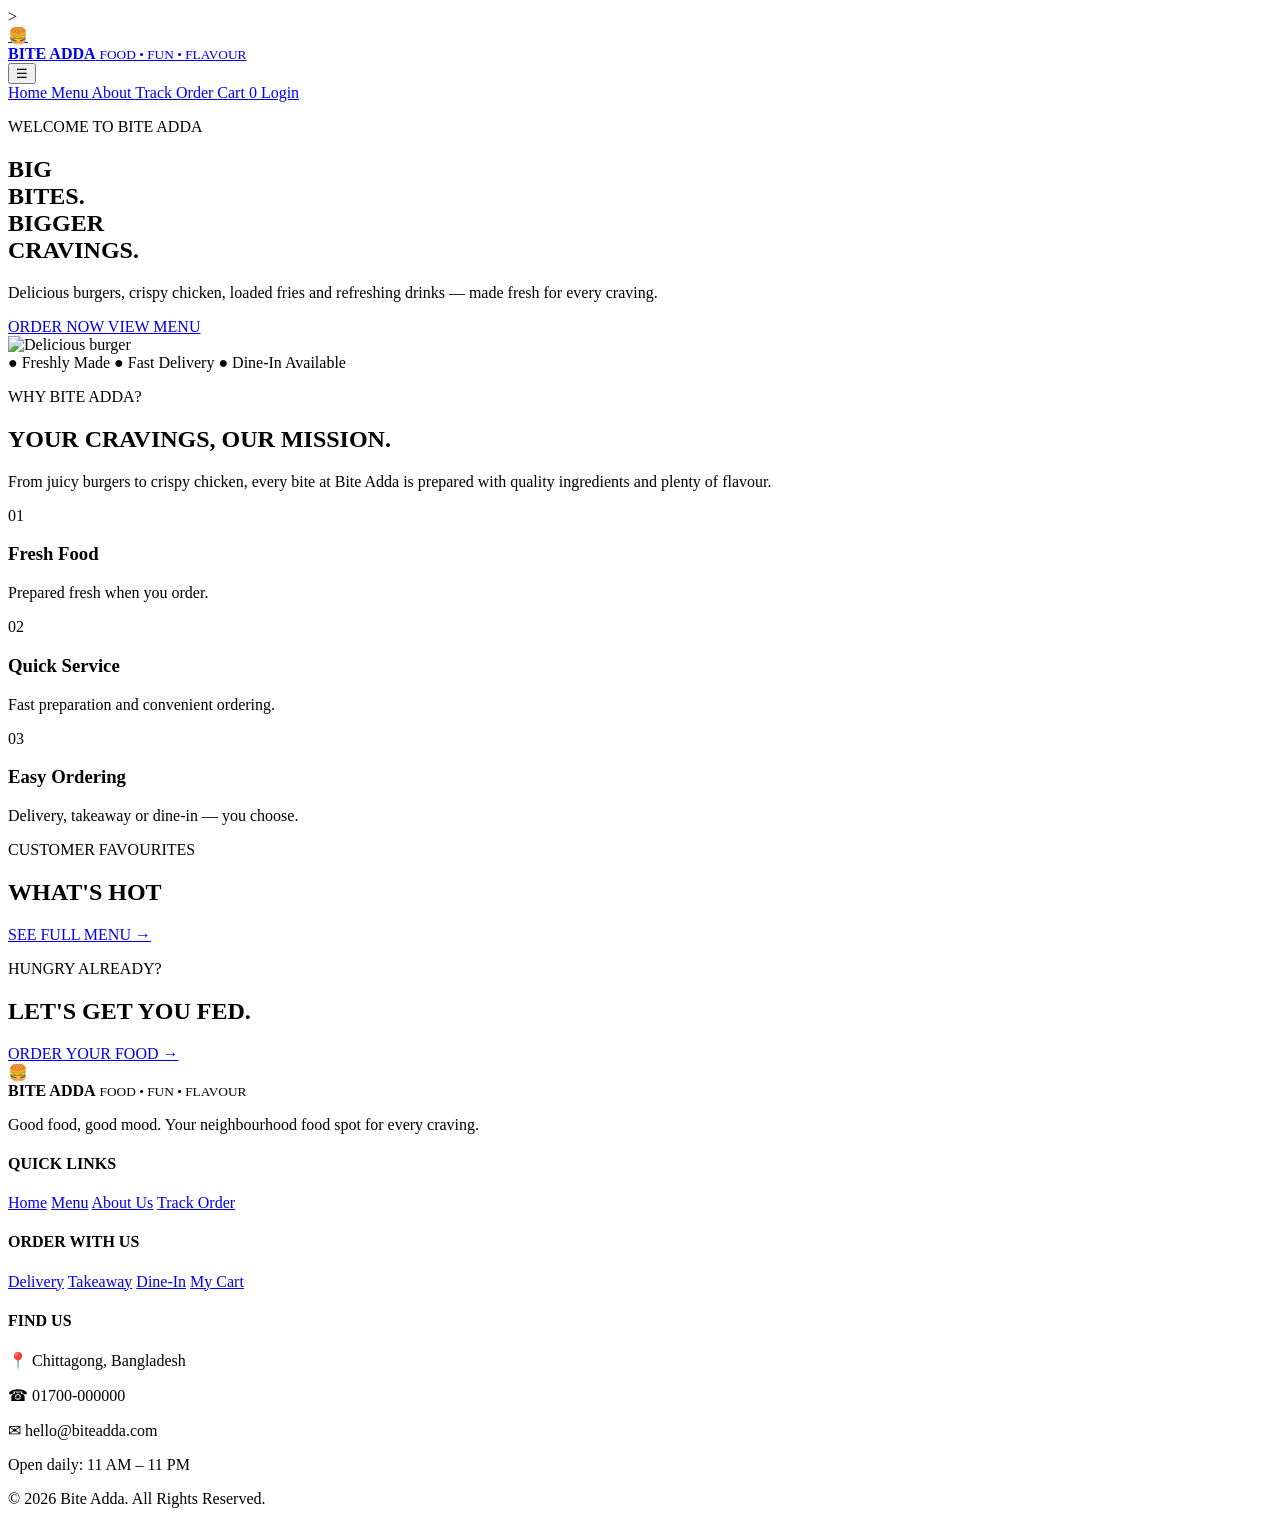
==== index.html @ 2d749942 "Added home page" ====
<!DOCTYPE html>
<html lang="en">

<head>
    <meta charset="UTF-8">

    <meta name="viewport"
          content="width=device-width, initial-scale=1.0">

    <title>Bite Adda | Home</title>

    <link rel="stylesheet"
          href="css/style.css">
</head>

<body data-page="home">

    <!-- Header will load here -->
    <!--<div id="header"></div>-->>
     <header class="site-header">

    <a href="index.html" class="brand">

        <div class="brand-mark">
            🍔
        </div>

        <div>
            <b>BITE ADDA</b>

            <small>
                FOOD • FUN • FLAVOUR
            </small>
        </div>

    </a>

    <button
        class="nav-toggle"
        id="navToggle"
        aria-label="Open navigation">

        ☰

    </button>

    <nav class="nav" id="mainNav">

        <a href="index.html" data-nav="home">
            Home
        </a>

        <a href="menu.html" data-nav="menu">
            Menu
        </a>

        <a href="about.html" data-nav="about">
            About
        </a>

        <a href="track.html" data-nav="track">
            Track Order
        </a>

        <a href="cart.html" data-nav="cart">
            Cart
            <span class="cart-badge" id="cartCount">0</span>
        </a>

        <a href="login.html" class="login-pill">
            Login
        </a>

    </nav>

</header>

    <!-- ==============================
         HERO SECTION
    =============================== -->

    <main>

        <section class="hero">

            <div class="hero-overlay"></div>

            <div class="hero-content">

                <p class="eyebrow">
                    WELCOME TO BITE ADDA
                </p>

                <h1>
                    BIG<br>
                    <span>BITES.</span><br>
                    BIGGER<br>
                    CRAVINGS.
                </h1>

                <p class="hero-copy">
                    Delicious burgers, crispy chicken,
                    loaded fries and refreshing drinks —
                    made fresh for every craving.
                </p>


                <div class="hero-buttons">

                    <a href="menu.html"
                       class="btn btn-red">
                        ORDER NOW
                    </a>

                    <a href="menu.html"
                       class="btn btn-outline">
                        VIEW MENU
                    </a>

                </div>

                <div class="hero-burger">
                    <img src="images/BurgerHome.jpg" alt="Delicious burger">
                </div>


                <div class="hero-features">

                    <span>● Freshly Made</span>

                    <span>● Fast Delivery</span>

                    <span>● Dine-In Available</span>

                </div>

            </div>

        </section>


        <!-- ==============================
             INTRODUCTION
        =============================== -->

        <section class="home-section intro">

            <div class="intro-text">

                <p class="eyebrow gold">
                    WHY BITE ADDA?
                </p>

                <h2>
                    YOUR CRAVINGS,
                    OUR MISSION.
                </h2>

                <p>
                    From juicy burgers to crispy chicken,
                    every bite at Bite Adda is prepared
                    with quality ingredients and plenty
                    of flavour.
                </p>

            </div>


            <div class="feature-grid">

                <article class="feature-card">

                    <span>01</span>

                    <h3>
                        Fresh Food
                    </h3>

                    <p>
                        Prepared fresh when you order.
                    </p>

                </article>


                <article class="feature-card">

                    <span>02</span>

                    <h3>
                        Quick Service
                    </h3>

                    <p>
                        Fast preparation and convenient
                        ordering.
                    </p>

                </article>


                <article class="feature-card">

                    <span>03</span>

                    <h3>
                        Easy Ordering
                    </h3>

                    <p>
                        Delivery, takeaway or dine-in —
                        you choose.
                    </p>

                </article>

            </div>

        </section>


        <!-- ==============================
             POPULAR FOOD
        =============================== -->

        <section class="home-section">

            <div class="section-heading">

                <div>

                    <p class="eyebrow gold">
                        CUSTOMER FAVOURITES
                    </p>

                    <h2>
                        WHAT'S HOT
                    </h2>

                </div>

                <a href="menu.html"
                   class="text-link">
                    SEE FULL MENU →
                </a>

            </div>


            <div id="popularFood"
                 class="food-grid">

                <!-- JavaScript loads food here -->

            </div>

        </section>


        <!-- ==============================
             ORDER CTA
        =============================== -->

        <section class="cta-strip">

            <div>

                <p class="eyebrow">
                    HUNGRY ALREADY?
                </p>

                <h2>
                    LET'S GET YOU FED.
                </h2>

            </div>

            <a href="menu.html"
               class="btn btn-gold">

                ORDER YOUR FOOD →

            </a>

        </section>

    </main>


    <!-- Footer will load here -->
    <!--<div id="footer"></div>-->
    <footer class="footer">

    <div class="footer-brand">

        <div class="brand">

            <div class="brand-mark">
                🍔
            </div>

            <div>
                <b>BITE ADDA</b>

                <small>
                    FOOD • FUN • FLAVOUR
                </small>
            </div>

        </div>

        <p>
            Good food, good mood.
            Your neighbourhood food spot
            for every craving.
        </p>

    </div>


    <div>

        <h4>QUICK LINKS</h4>

        <a href="index.html">Home</a>
        <a href="menu.html">Menu</a>
        <a href="about.html">About Us</a>
        <a href="track.html">Track Order</a>

    </div>


    <div>

        <h4>ORDER WITH US</h4>

        <a href="menu.html">Delivery</a>
        <a href="menu.html">Takeaway</a>
        <a href="menu.html">Dine-In</a>
        <a href="cart.html">My Cart</a>

    </div>


    <div>

        <h4>FIND US</h4>

        <p>📍 Chittagong, Bangladesh</p>
        <p>☎ 01700-000000</p>
        <p>✉ hello@biteadda.com</p>
        <p>Open daily: 11 AM – 11 PM</p>

    </div>


    <div class="footer-bottom">

        © 2026 Bite Adda.
        All Rights Reserved.

    </div>

</footer>


    <script src="js/app.js"></script>

</body>

</html>
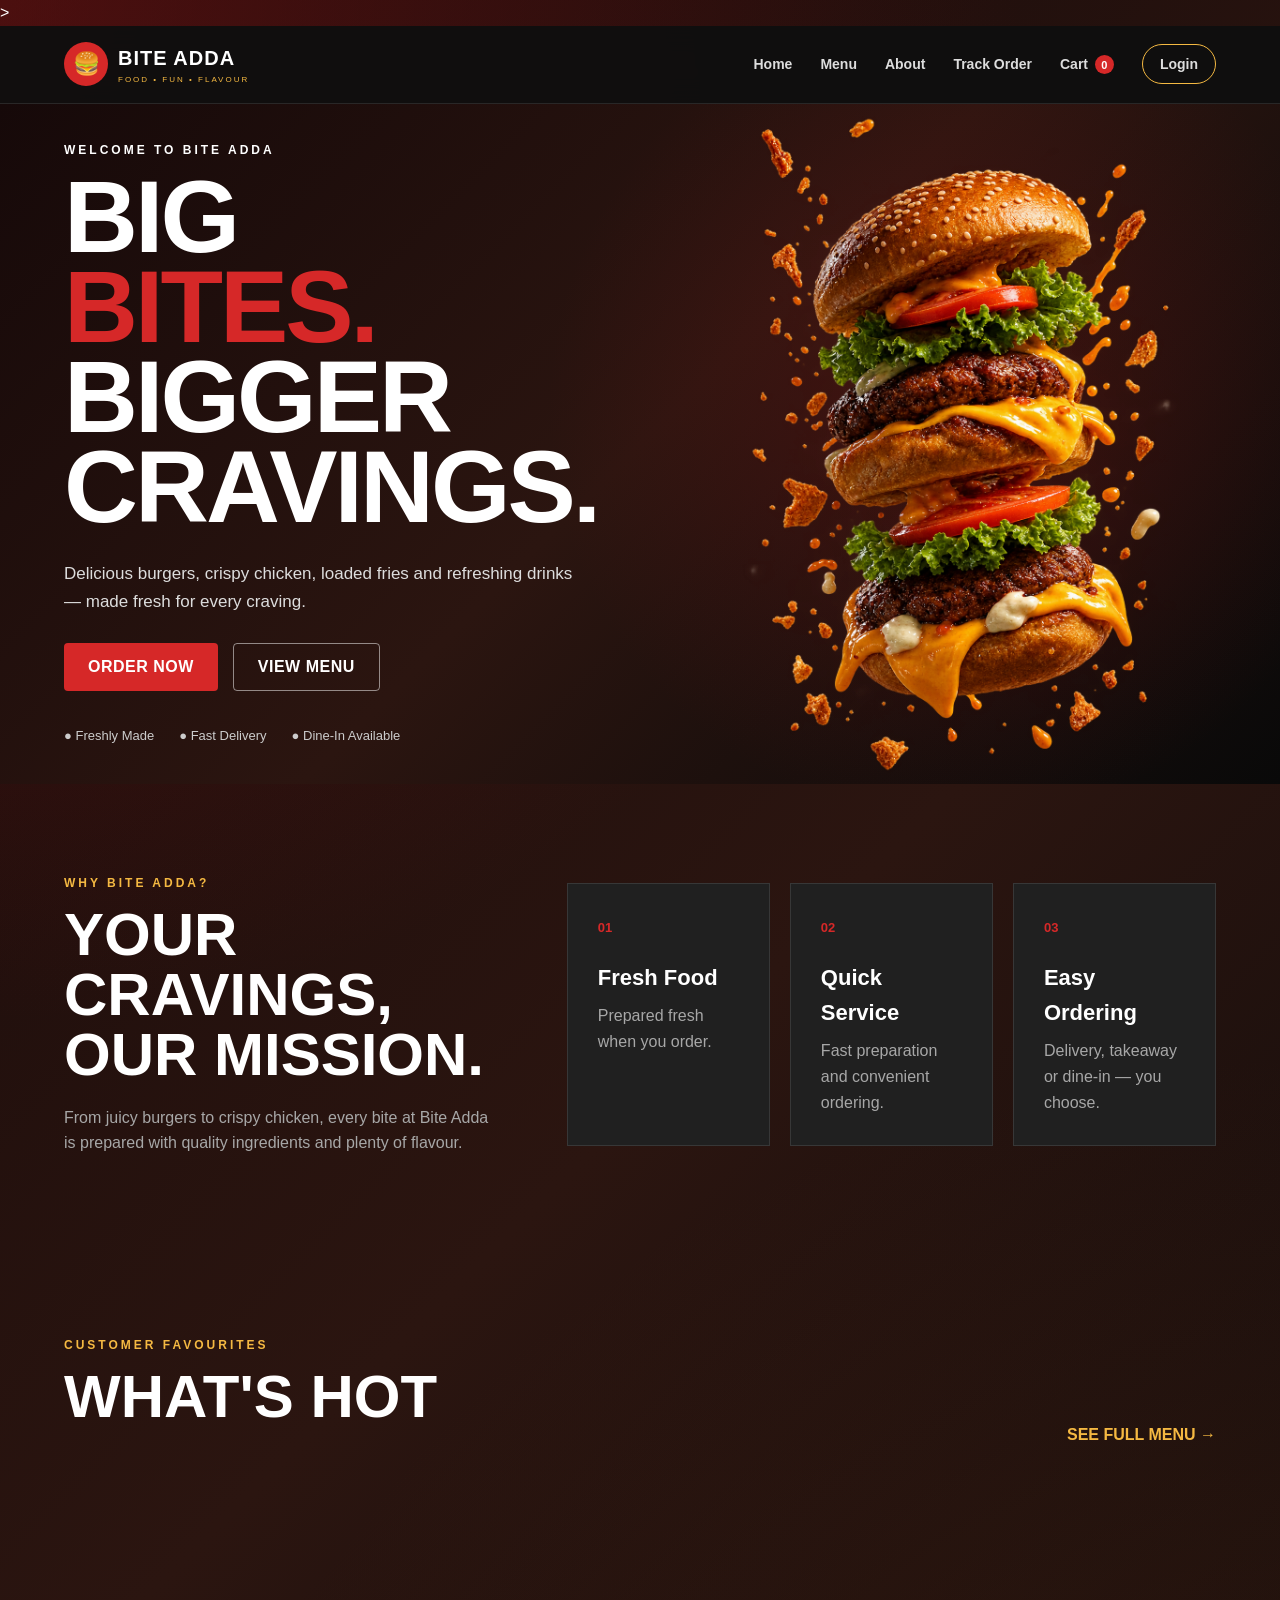
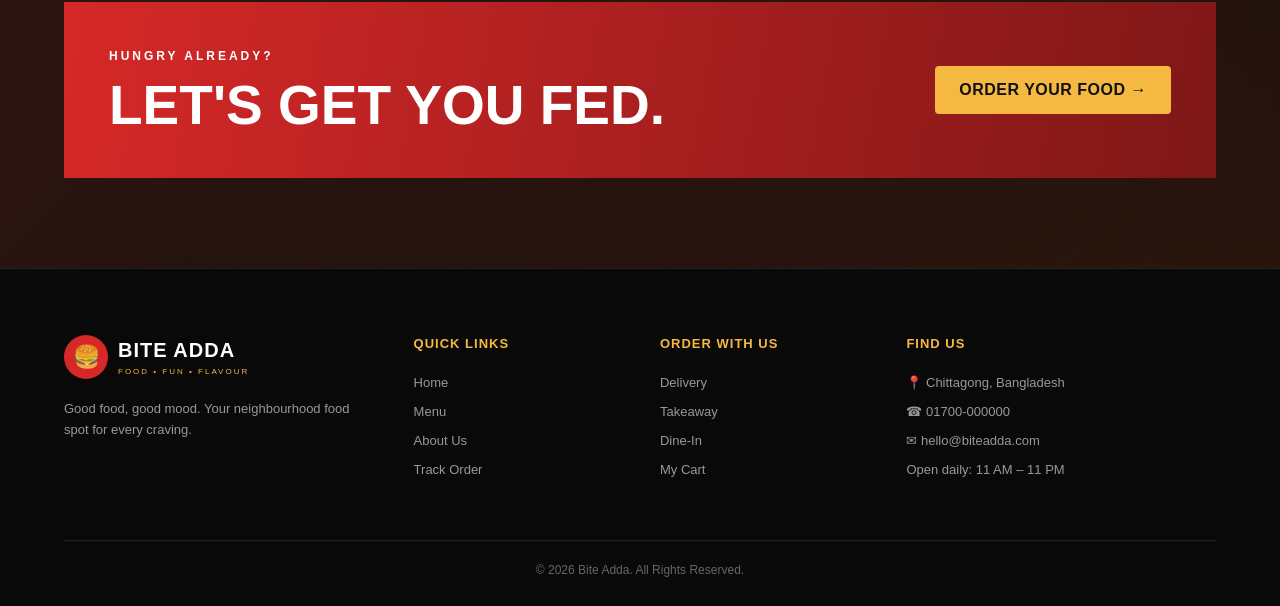
==== commit 0f56988e: "files added" ====
--- a/index.html
+++ b/index.html
@@ -365,6 +365,7 @@
 
 
     <script src="js/app.js"></script>
+    <script src="js/auth.js"></script>
 
 </body>
 
--- a/css/style.css
+++ b/css/style.css
@@ -0,0 +1,2850 @@
+/* =====================================================
+   BITE ADDA
+   MAIN RESPONSIVE STYLESHEET
+===================================================== */
+
+
+* {
+    margin: 0;
+    padding: 0;
+    box-sizing: border-box;
+}
+
+
+html {
+    scroll-behavior: smooth;
+}
+
+
+body {
+    font-family: Arial, Helvetica, sans-serif;
+
+    background:
+        radial-gradient(
+            circle at top left,
+            rgba(120, 20, 20, 0.55),
+            transparent 40%
+        ),
+        radial-gradient(
+            circle at bottom right,
+            rgba(90, 40, 20, 0.45),
+            transparent 45%
+        ),
+        linear-gradient(
+            135deg,
+            #160909,
+            #2b1510,
+            #090909
+        );
+
+    color: #ffffff;
+
+    line-height: 1.6;
+
+    min-height: 100vh;
+}
+
+
+img {
+    max-width: 100%;
+    display: block;
+}
+
+
+a {
+    text-decoration: none;
+    color: inherit;
+}
+
+
+button,
+input,
+textarea,
+select {
+    font: inherit;
+}
+
+
+button {
+    cursor: pointer;
+}
+
+
+/* =====================================================
+   VARIABLES
+===================================================== */
+
+:root {
+
+    --black: #111111;
+
+    --dark: #181818;
+
+    --dark-card: #202020;
+
+    --red: #d62828;
+
+    --red-dark: #a91f1f;
+
+    --gold: #f5b942;
+
+    --white: #ffffff;
+
+    --muted: #a7a7a7;
+
+    --border: rgba(255,255,255,0.10);
+
+    --max-width: 1200px;
+
+}
+
+
+/* =====================================================
+   HEADER
+===================================================== */
+
+.site-header {
+
+    width: 100%;
+
+    min-height: 78px;
+
+    padding: 0 5%;
+
+    display: flex;
+
+    align-items: center;
+
+    justify-content: space-between;
+
+    background: rgba(15,15,15,0.96);
+
+    border-bottom: 1px solid var(--border);
+
+    position: sticky;
+
+    top: 0;
+
+    z-index: 1000;
+
+    backdrop-filter: blur(12px);
+
+}
+
+
+/* =====================================================
+   BRAND
+===================================================== */
+
+.brand {
+
+    display: flex;
+
+    align-items: center;
+
+    gap: 10px;
+
+}
+
+
+.brand-mark {
+
+    width: 44px;
+
+    height: 44px;
+
+    background: var(--red);
+
+    border-radius: 50%;
+
+    display: grid;
+
+    place-items: center;
+
+    font-size: 22px;
+
+}
+
+
+.brand b {
+
+    display: block;
+
+    font-size: 20px;
+
+    letter-spacing: 1px;
+
+}
+
+
+.brand small {
+
+    display: block;
+
+    color: var(--gold);
+
+    font-size: 8px;
+
+    letter-spacing: 2px;
+
+}
+
+
+/* =====================================================
+   NAVIGATION
+===================================================== */
+
+.nav {
+
+    display: flex;
+
+    align-items: center;
+
+    gap: 28px;
+
+}
+
+
+.nav a {
+
+    color: #dddddd;
+
+    font-size: 14px;
+
+    font-weight: 600;
+
+    transition: 0.25s;
+
+    position: relative;
+
+}
+
+
+.nav a:hover,
+.nav a.active {
+
+    color: var(--gold);
+
+}
+
+
+.nav a.active::after {
+
+    content: "";
+
+    position: absolute;
+
+    left: 0;
+
+    right: 0;
+
+    bottom: -8px;
+
+    height: 2px;
+
+    background: var(--red);
+
+}
+
+
+.login-pill {
+
+    border: 1px solid var(--gold);
+
+    padding: 8px 17px;
+
+    border-radius: 30px;
+
+}
+
+
+.login-pill:hover {
+
+    background: var(--gold);
+
+    color: #111 !important;
+
+}
+
+
+/* =====================================================
+   CART BADGE
+===================================================== */
+
+.cart-badge {
+
+    display: inline-grid;
+
+    place-items: center;
+
+    min-width: 19px;
+
+    height: 19px;
+
+    margin-left: 3px;
+
+    padding: 2px 5px;
+
+    border-radius: 20px;
+
+    background: var(--red);
+
+    color: white;
+
+    font-size: 11px;
+
+}
+
+
+/* =====================================================
+   MOBILE NAV BUTTON
+===================================================== */
+
+.nav-toggle {
+
+    display: none;
+
+    border: none;
+
+    background: transparent;
+
+    color: white;
+
+    font-size: 28px;
+
+}
+
+
+/* =====================================================
+   HERO
+===================================================== */
+
+.hero {
+
+    min-height: 680px;
+
+    position: relative;
+
+    display: flex;
+
+    align-items: center;
+
+    overflow: hidden;
+
+    background:
+        radial-gradient(
+            circle at 75% 45%,
+            rgba(120, 20, 20, 0.35),
+            transparent 40%
+        ),
+        linear-gradient(
+            135deg,
+            #160909 0%,
+            #2b1510 50%,
+            #090909 100%
+        );
+
+}
+
+
+/* =====================================================
+   HERO BURGER
+===================================================== */
+
+.hero-burger {
+
+    position: absolute;
+
+    right: 2%;
+
+    top: 50%;
+
+    width: 480px;
+
+    transform: translateY(-50%);
+
+    z-index: 1;
+
+    animation: burgerEnter 1.5s ease-out forwards;
+
+}
+
+
+.hero-burger img {
+
+    width: 100%;
+
+    height: auto;
+
+    display: block;
+
+    object-fit: contain;
+
+}
+
+
+/* Burger enters from the RIGHT */
+
+@keyframes burgerEnter {
+
+    0% {
+
+        transform:
+            translate(120vw, -50%)
+            rotate(12deg);
+
+        opacity: 0;
+
+    }
+
+    70% {
+
+        transform:
+            translate(-25px, -50%)
+            rotate(-2deg);
+
+        opacity: 1;
+
+    }
+
+    100% {
+
+        transform:
+            translate(0, -50%)
+            rotate(0deg);
+
+        opacity: 1;
+
+    }
+
+}
+
+
+/* =====================================================
+   HERO CONTENT
+===================================================== */
+
+.hero-content {
+
+    position: relative;
+
+    z-index: 2;
+
+    width: min(1200px, 90%);
+
+    margin: auto;
+
+}
+
+
+/* Keep the text on the LEFT */
+
+.hero-content {
+
+    max-width: 1200px;
+
+}
+
+
+/* =====================================================
+   EXISTING HERO STYLES
+===================================================== */
+
+.eyebrow {
+
+    color: var(--white);
+
+    font-size: 12px;
+
+    font-weight: 700;
+
+    letter-spacing: 3px;
+
+    margin-bottom: 12px;
+
+}
+
+
+.eyebrow.gold {
+
+    color: var(--gold);
+
+}
+
+
+.hero h1 {
+
+    font-size: clamp(55px, 8vw, 105px);
+
+    line-height: 0.88;
+
+    letter-spacing: -3px;
+
+    font-weight: 900;
+
+    max-width: 700px;
+
+}
+
+
+.hero h1 span {
+
+    color: var(--red);
+
+}
+
+
+.hero-copy {
+
+    max-width: 520px;
+
+    margin: 28px 0;
+
+    color: #dddddd;
+
+    font-size: 17px;
+
+}
+
+
+.hero-buttons {
+
+    display: flex;
+
+    gap: 15px;
+
+    flex-wrap: wrap;
+
+}
+
+
+.btn {
+
+    display: inline-flex;
+
+    align-items: center;
+
+    justify-content: center;
+
+    min-height: 48px;
+
+    padding: 0 24px;
+
+    border: none;
+
+    border-radius: 4px;
+
+    font-weight: 800;
+
+    letter-spacing: 0.5px;
+
+    transition: 0.25s;
+
+}
+
+
+.btn-red {
+
+    background: var(--red);
+
+    color: white;
+
+}
+
+
+.btn-red:hover {
+
+    background: var(--red-dark);
+
+    transform: translateY(-2px);
+
+}
+
+
+.btn-gold {
+
+    background: var(--gold);
+
+    color: #111;
+
+}
+
+
+.btn-gold:hover {
+
+    transform: translateY(-2px);
+
+}
+
+
+.btn-outline {
+
+    border: 1px solid rgba(255,255,255,0.5);
+
+    color: white;
+
+    background: transparent;
+
+}
+
+
+.btn-outline:hover {
+
+    border-color: var(--gold);
+
+    color: var(--gold);
+
+}
+
+
+.wide {
+
+    width: 100%;
+
+}
+
+
+.hero-features {
+
+    margin-top: 35px;
+
+    display: flex;
+
+    gap: 25px;
+
+    flex-wrap: wrap;
+
+    color: #cccccc;
+
+    font-size: 13px;
+
+}
+
+
+/* =====================================================
+   GENERAL SECTIONS
+===================================================== */
+
+.home-section,
+.page-shell {
+
+    width: min(var(--max-width), 90%);
+
+    margin: auto;
+
+}
+
+
+.home-section {
+
+    padding: 90px 0;
+
+}
+
+
+.page-shell {
+
+    padding: 70px 0;
+
+}
+
+
+.intro {
+
+    display: grid;
+
+    grid-template-columns: 0.8fr 1.2fr;
+
+    gap: 70px;
+
+    align-items: center;
+
+}
+
+
+.intro h2,
+.section-heading h2,
+.about-content h2 {
+
+    font-size: clamp(35px, 5vw, 60px);
+
+    line-height: 1;
+
+    margin-bottom: 20px;
+
+}
+
+
+.intro-text > p:last-child {
+
+    color: var(--muted);
+
+    max-width: 500px;
+
+}
+
+
+/* =====================================================
+   FEATURE CARDS
+===================================================== */
+
+.feature-grid {
+
+    display: grid;
+
+    grid-template-columns: repeat(3, 1fr);
+
+    gap: 20px;
+
+}
+
+
+.feature-card {
+
+    padding: 30px;
+
+    background: var(--dark-card);
+
+    border: 1px solid var(--border);
+
+    transition: 0.25s;
+
+}
+
+
+.feature-card:hover {
+
+    transform: translateY(-5px);
+
+    border-color: var(--red);
+
+}
+
+
+.feature-card span {
+
+    color: var(--red);
+
+    font-size: 13px;
+
+    font-weight: bold;
+
+}
+
+
+.feature-card h3 {
+
+    margin: 20px 0 8px;
+
+    font-size: 22px;
+
+}
+
+
+.feature-card p {
+
+    color: var(--muted);
+
+}
+
+
+/* =====================================================
+   SECTION HEADING
+===================================================== */
+
+.section-heading {
+
+    display: flex;
+
+    align-items: end;
+
+    justify-content: space-between;
+
+    gap: 20px;
+
+    margin-bottom: 35px;
+
+}
+
+
+.text-link {
+
+    color: var(--gold);
+
+    font-weight: bold;
+
+}
+
+
+/* =====================================================
+   FOOD GRID
+===================================================== */
+
+.food-grid {
+
+    display: grid;
+
+    grid-template-columns:
+        repeat(4, minmax(0, 1fr));
+
+    gap: 22px;
+
+}
+
+
+.food-card {
+
+    background: var(--dark-card);
+
+    border: 1px solid var(--border);
+
+    overflow: hidden;
+
+    transition: 0.3s;
+
+}
+
+
+.food-card:hover {
+
+    transform: translateY(-6px);
+
+    border-color: rgba(245,185,66,0.5);
+
+}
+
+
+.food-image {
+
+    height: 220px;
+
+    position: relative;
+
+    overflow: hidden;
+
+}
+
+
+.food-image img {
+
+    width: 100%;
+
+    height: 100%;
+
+    object-fit: cover;
+
+    transition: 0.4s;
+
+}
+
+
+.food-card:hover .food-image img {
+
+    transform: scale(1.06);
+
+}
+
+
+.food-badge {
+
+    position: absolute;
+
+    top: 12px;
+
+    left: 12px;
+
+    padding: 5px 10px;
+
+    background: var(--red);
+
+    font-size: 10px;
+
+    font-weight: bold;
+
+    text-transform: uppercase;
+
+}
+
+
+.food-info {
+
+    padding: 20px;
+
+}
+
+
+.food-category {
+
+    color: var(--gold);
+
+    font-size: 11px;
+
+    font-weight: bold;
+
+    text-transform: uppercase;
+
+    letter-spacing: 1px;
+
+}
+
+
+.food-info h3 {
+
+    margin: 5px 0;
+
+    font-size: 20px;
+
+}
+
+
+.food-description {
+
+    color: var(--muted);
+
+    font-size: 13px;
+
+    min-height: 62px;
+
+}
+
+
+.food-bottom {
+
+    display: flex;
+
+    align-items: center;
+
+    justify-content: space-between;
+
+    margin-top: 18px;
+
+}
+
+
+.food-price {
+
+    color: var(--gold);
+
+    font-size: 20px;
+
+    font-weight: bold;
+
+}
+
+
+.add-button {
+
+    border: none;
+
+    background: var(--red);
+
+    color: white;
+
+    padding: 9px 14px;
+
+    font-weight: bold;
+
+}
+
+
+/* =====================================================
+   PAGE TITLE
+===================================================== */
+
+.page-title {
+
+    max-width: 750px;
+
+    margin-bottom: 55px;
+
+}
+
+
+.page-title h1 {
+
+    font-size: clamp(45px, 7vw, 80px);
+
+    line-height: 0.95;
+
+    margin-bottom: 18px;
+
+}
+
+
+.page-title > p:last-child {
+
+    color: var(--muted);
+
+    max-width: 650px;
+
+}
+
+
+/* =====================================================
+   CATEGORY FILTER
+===================================================== */
+
+.category-filter {
+
+    display: flex;
+
+    gap: 10px;
+
+    flex-wrap: wrap;
+
+    margin-bottom: 40px;
+
+}
+
+
+.filter-btn {
+
+    padding: 10px 18px;
+
+    background: transparent;
+
+    color: #ddd;
+
+    border: 1px solid var(--border);
+
+    border-radius: 30px;
+
+}
+
+
+.filter-btn:hover,
+.filter-btn.active {
+
+    background: var(--red);
+
+    border-color: var(--red);
+
+    color: white;
+
+}
+
+
+/* =====================================================
+   MODAL
+===================================================== */
+
+.modal {
+
+    position: fixed;
+
+    inset: 0;
+
+    background: rgba(0,0,0,0.8);
+
+    display: grid;
+
+    place-items: center;
+
+    padding: 20px;
+
+    z-index: 2000;
+
+}
+
+
+.modal.hidden,
+.hidden {
+
+    display: none !important;
+
+}
+
+
+.modal-box {
+
+    width: min(500px, 100%);
+
+    max-height: 90vh;
+
+    overflow-y: auto;
+
+    background: #1d1d1d;
+
+    border: 1px solid var(--border);
+
+    padding: 30px;
+
+    position: relative;
+
+}
+
+
+.modal-box > img {
+
+    width: 100%;
+
+    height: 240px;
+
+    object-fit: cover;
+
+    margin-bottom: 20px;
+
+}
+
+
+.modal-close {
+
+    position: absolute;
+
+    right: 15px;
+
+    top: 10px;
+
+    border: none;
+
+    background: rgba(0,0,0,0.7);
+
+    color: white;
+
+    width: 35px;
+
+    height: 35px;
+
+    font-size: 25px;
+
+    z-index: 2;
+
+}
+
+
+.modal-box h2 {
+
+    font-size: 32px;
+
+    margin: 5px 0;
+
+}
+
+
+.modal-box > p {
+
+    color: var(--muted);
+
+}
+
+
+.extra-option {
+
+    display: flex;
+
+    align-items: center;
+
+    justify-content: space-between;
+
+    padding: 12px 0;
+
+    border-bottom: 1px solid var(--border);
+
+}
+
+
+.extra-option label {
+
+    display: flex;
+
+    align-items: center;
+
+    gap: 10px;
+
+}
+
+
+/* =====================================================
+   QUANTITY
+===================================================== */
+
+.quantity-control {
+
+    display: flex;
+
+    align-items: center;
+
+    justify-content: center;
+
+    gap: 20px;
+
+    margin: 25px 0;
+
+}
+
+
+.quantity-control button {
+
+    width: 38px;
+
+    height: 38px;
+
+    background: var(--red);
+
+    color: white;
+
+    border: none;
+
+    font-size: 22px;
+
+}
+
+
+/* =====================================================
+   CART
+===================================================== */
+
+.cart-layout {
+
+    display: grid;
+
+    grid-template-columns: 1fr 350px;
+
+    gap: 30px;
+
+    align-items: start;
+
+}
+
+
+.cart-items {
+
+    display: grid;
+
+    gap: 15px;
+
+}
+
+
+.cart-item {
+
+    display: grid;
+
+    grid-template-columns: 100px 1fr auto;
+
+    gap: 18px;
+
+    align-items: center;
+
+    background: var(--dark-card);
+
+    border: 1px solid var(--border);
+
+    padding: 15px;
+
+}
+
+
+.cart-item img {
+
+    width: 100px;
+
+    height: 90px;
+
+    object-fit: cover;
+
+}
+
+
+.cart-item h3 {
+
+    margin-bottom: 5px;
+
+}
+
+
+.cart-item small {
+
+    color: var(--muted);
+
+}
+
+
+.cart-item-price {
+
+    color: var(--gold);
+
+    font-weight: bold;
+
+}
+
+
+.cart-quantity {
+
+    display: flex;
+
+    align-items: center;
+
+    gap: 8px;
+
+    margin-top: 10px;
+
+}
+
+
+.cart-quantity button {
+
+    width: 28px;
+
+    height: 28px;
+
+    background: var(--red);
+
+    color: white;
+
+    border: none;
+
+}
+
+
+.remove-item {
+
+    background: transparent;
+
+    border: none;
+
+    color: #ff7777;
+
+    margin-top: 5px;
+
+}
+
+
+.cart-summary,
+.order-summary {
+
+    background: var(--dark-card);
+
+    border: 1px solid var(--border);
+
+    padding: 25px;
+
+    position: sticky;
+
+    top: 100px;
+
+}
+
+
+.cart-summary h2,
+.order-summary h2 {
+
+    margin-bottom: 25px;
+
+}
+
+
+.summary-line {
+
+    display: flex;
+
+    justify-content: space-between;
+
+    gap: 20px;
+
+    padding: 10px 0;
+
+    color: #ccc;
+
+}
+
+
+.summary-line strong {
+
+    color: white;
+
+}
+
+
+.summary-total {
+
+    display: flex;
+
+    justify-content: space-between;
+
+    padding: 15px 0;
+
+    font-size: 22px;
+
+}
+
+
+.summary-total strong {
+
+    color: var(--gold);
+
+}
+
+
+.cart-summary .btn {
+
+    margin-top: 10px;
+
+}
+
+
+.empty-cart {
+
+    text-align: center;
+
+    padding: 70px 20px;
+
+    background: var(--dark-card);
+
+    border: 1px solid var(--border);
+
+}
+
+
+/* =====================================================
+   CHECKOUT
+===================================================== */
+
+.checkout-layout {
+
+    display: grid;
+
+    grid-template-columns: 1fr 350px;
+
+    gap: 30px;
+
+    align-items: start;
+
+}
+
+
+.checkout-card {
+
+    background: var(--dark-card);
+
+    border: 1px solid var(--border);
+
+    padding: 30px;
+
+}
+
+
+.checkout-card h2 {
+
+    margin: 25px 0 15px;
+
+}
+
+
+.checkout-card h2:first-child {
+
+    margin-top: 0;
+
+}
+
+
+label {
+
+    display: block;
+
+    color: #ddd;
+
+    font-size: 14px;
+
+    margin-bottom: 17px;
+
+}
+
+
+input,
+textarea,
+select {
+
+    display: block;
+
+    width: 100%;
+
+    margin-top: 7px;
+
+    padding: 13px 14px;
+
+    background: #111;
+
+    color: white;
+
+    border: 1px solid #3a3a3a;
+
+    outline: none;
+
+}
+
+
+input:focus,
+textarea:focus,
+select:focus {
+
+    border-color: var(--gold);
+
+}
+
+
+textarea {
+
+    min-height: 100px;
+
+    resize: vertical;
+
+}
+
+
+/* =====================================================
+   ORDER TYPES
+===================================================== */
+
+.order-types {
+
+    display: grid;
+
+    grid-template-columns: repeat(3, 1fr);
+
+    gap: 10px;
+
+}
+
+
+.order-type {
+
+    background: #151515;
+
+    color: white;
+
+    border: 1px solid var(--border);
+
+    padding: 18px;
+
+    text-align: left;
+
+}
+
+
+.order-type strong,
+.order-type small {
+
+    display: block;
+
+}
+
+
+.order-type small {
+
+    color: var(--muted);
+
+    margin-top: 5px;
+
+}
+
+
+.order-type.active {
+
+    border-color: var(--red);
+
+    background: rgba(214,40,40,0.12);
+
+}
+
+
+.info-box {
+
+    padding: 18px;
+
+    background: rgba(245,185,66,0.08);
+
+    border-left: 3px solid var(--gold);
+
+    margin-bottom: 20px;
+
+}
+
+
+.info-box p {
+
+    color: var(--muted);
+
+    margin-top: 5px;
+
+}
+
+
+/* =====================================================
+   TABLES
+===================================================== */
+
+.table-grid {
+
+    display: grid;
+
+    grid-template-columns:
+        repeat(4, 1fr);
+
+    gap: 12px;
+
+}
+
+
+.table-option {
+
+    padding: 20px 10px;
+
+    text-align: center;
+
+    background: #171717;
+
+    border: 2px solid #333;
+
+}
+
+
+.table-option.available {
+
+    cursor: pointer;
+
+    border-color: #3e8f50;
+
+}
+
+
+.table-option.available:hover {
+
+    background: rgba(62,143,80,0.15);
+
+}
+
+
+.table-option.selected {
+
+    background: var(--gold);
+
+    color: #111;
+
+    border-color: var(--gold);
+
+}
+
+
+.table-option.occupied {
+
+    opacity: 0.4;
+
+    cursor: not-allowed;
+
+}
+
+
+.table-status {
+
+    display: block;
+
+    font-size: 11px;
+
+    margin-top: 5px;
+
+}
+
+
+/* =====================================================
+   PAYMENT
+===================================================== */
+
+.payment-options {
+
+    display: grid;
+
+    grid-template-columns: 1fr 1fr;
+
+    gap: 10px;
+
+}
+
+
+.payment-option {
+
+    padding: 15px;
+
+    background: #151515;
+
+    border: 1px solid var(--border);
+
+}
+
+
+.payment-option input {
+
+    display: inline-block;
+
+    width: auto;
+
+    margin: 0 8px 0 0;
+
+}
+
+
+.bkash-box {
+
+    padding: 20px;
+
+    background: rgba(214,40,40,0.08);
+
+    border: 1px solid rgba(214,40,40,0.3);
+
+    margin: 15px 0;
+
+}
+
+
+.bkash-box strong {
+
+    color: var(--gold);
+
+    font-size: 22px;
+
+}
+
+
+/* =====================================================
+   AUTH
+===================================================== */
+
+.auth-page {
+
+    min-height: calc(100vh - 78px);
+
+    display: grid;
+
+    place-items: center;
+
+    padding: 60px 20px;
+
+}
+
+
+.auth-box {
+
+    width: min(480px, 100%);
+
+    background: var(--dark-card);
+
+    border: 1px solid var(--border);
+
+    padding: 40px;
+
+}
+
+
+.auth-box h1 {
+
+    font-size: 45px;
+
+    line-height: 1;
+
+    margin-bottom: 12px;
+
+}
+
+
+.auth-intro {
+
+    color: var(--muted);
+
+    margin-bottom: 30px;
+
+}
+
+
+.auth-switch {
+
+    text-align: center;
+
+    color: var(--muted);
+
+    margin-top: 20px;
+
+}
+
+
+.auth-switch a {
+
+    color: var(--gold);
+
+}
+
+
+.form-message {
+
+    min-height: 24px;
+
+    margin: 5px 0 10px;
+
+    color: #ff7676;
+
+}
+
+
+/* =====================================================
+   ABOUT
+===================================================== */
+
+.about-grid {
+
+    display: grid;
+
+    grid-template-columns: 1fr 1fr;
+
+    gap: 60px;
+
+    align-items: center;
+
+}
+
+
+.about-image img {
+
+    width: 100%;
+
+    height: 500px;
+
+    object-fit: cover;
+
+}
+
+
+.about-content p {
+
+    color: var(--muted);
+
+    margin-bottom: 18px;
+
+}
+
+
+.values-section {
+
+    padding: 100px 0;
+
+}
+
+
+/* =====================================================
+   TRACK ORDER
+===================================================== */
+
+.track-page {
+
+    max-width: 850px;
+
+    margin: auto;
+
+    text-align: center;
+
+}
+
+
+.track-page h1 {
+
+    font-size: clamp(40px, 7vw, 75px);
+
+    line-height: 1;
+
+    margin-bottom: 15px;
+
+}
+
+
+.track-page > p {
+
+    color: var(--muted);
+
+}
+
+
+.track-form {
+
+    display: flex;
+
+    gap: 10px;
+
+    max-width: 600px;
+
+    margin: 35px auto;
+
+}
+
+
+.track-form input {
+
+    margin: 0;
+
+}
+
+
+.track-result {
+
+    text-align: left;
+
+    background: var(--dark-card);
+
+    border: 1px solid var(--border);
+
+    padding: 30px;
+
+}
+
+
+.status-step {
+
+    display: flex;
+
+    gap: 15px;
+
+    padding: 20px 0;
+
+    border-bottom: 1px solid var(--border);
+
+}
+
+
+.status-dot {
+
+    flex: 0 0 18px;
+
+    width: 18px;
+
+    height: 18px;
+
+    border-radius: 50%;
+
+    background: #444;
+
+    margin-top: 4px;
+
+}
+
+
+.status-step.active .status-dot {
+
+    background: var(--red);
+
+    box-shadow: 0 0 0 5px rgba(214,40,40,0.15);
+
+}
+
+
+.status-step p {
+
+    color: var(--muted);
+
+}
+
+
+/* =====================================================
+   CTA
+===================================================== */
+
+.cta-strip {
+
+    width: min(var(--max-width), 90%);
+
+    margin: 30px auto 90px;
+
+    padding: 45px;
+
+    background:
+
+        linear-gradient(
+            100deg,
+            var(--red),
+            #7f1717
+        );
+
+    display: flex;
+
+    align-items: center;
+
+    justify-content: space-between;
+
+    gap: 30px;
+
+}
+
+
+.cta-strip h2 {
+
+    font-size: clamp(30px, 5vw, 55px);
+
+    line-height: 1;
+
+}
+
+
+/* =====================================================
+   FOOTER
+===================================================== */
+
+.footer {
+
+    background: #090909;
+
+    border-top: 1px solid var(--border);
+
+    padding: 65px 5% 25px;
+
+    display: grid;
+
+    grid-template-columns:
+        1.5fr 1fr 1fr 1.5fr;
+
+    gap: 40px;
+
+}
+
+
+.footer > div:not(.footer-brand):not(.footer-bottom) {
+
+    display: flex;
+
+    flex-direction: column;
+
+    gap: 8px;
+
+}
+
+
+.footer h4 {
+
+    color: var(--gold);
+
+    margin-bottom: 10px;
+
+    font-size: 13px;
+
+    letter-spacing: 1px;
+
+}
+
+
+.footer p,
+.footer a {
+
+    color: #999;
+
+    font-size: 13px;
+
+}
+
+
+.footer a:hover {
+
+    color: white;
+
+}
+
+
+.footer-brand > p {
+
+    max-width: 300px;
+
+    margin-top: 20px;
+
+}
+
+
+.footer-bottom {
+
+    grid-column: 1 / -1;
+
+    border-top: 1px solid var(--border);
+
+    padding-top: 20px;
+
+    margin-top: 20px;
+
+    text-align: center;
+
+    color: #666;
+
+    font-size: 12px;
+
+}
+
+
+/* =====================================================
+   RESPONSIVE
+===================================================== */
+
+
+/* TABLET */
+
+@media (max-width: 1000px) {
+
+    .food-grid {
+
+        grid-template-columns:
+            repeat(2, 1fr);
+
+    }
+
+
+    .intro {
+
+        grid-template-columns: 1fr;
+
+    }
+
+
+    .cart-layout,
+    .checkout-layout {
+
+        grid-template-columns: 1fr;
+
+    }
+
+
+    .cart-summary,
+    .order-summary {
+
+        position: static;
+
+    }
+
+
+    .about-grid {
+
+        grid-template-columns: 1fr;
+
+    }
+
+
+    .footer {
+
+        grid-template-columns:
+            repeat(2, 1fr);
+
+    }
+
+}
+
+
+/* MOBILE */
+
+@media (max-width: 700px) {
+
+    .site-header {
+
+        min-height: 70px;
+
+        padding: 0 5%;
+
+    }
+
+
+    /* Hamburger appears ONLY here */
+
+    .nav-toggle {
+
+        display: block;
+
+    }
+
+
+    .nav {
+
+        display: none;
+
+        position: absolute;
+
+        left: 0;
+
+        right: 0;
+
+        top: 70px;
+
+        background: #111;
+
+        border-bottom: 1px solid var(--border);
+
+        padding: 20px;
+
+        flex-direction: column;
+
+        align-items: stretch;
+
+        gap: 0;
+
+    }
+
+
+    .nav.open {
+
+        display: flex;
+
+    }
+
+
+    .nav a {
+
+        padding: 13px 5px;
+
+    }
+
+
+    .nav a.active::after {
+
+        display: none;
+
+    }
+
+
+    .login-pill {
+
+        text-align: center;
+
+    }
+
+
+    .hero {
+
+        min-height: 620px;
+
+    }
+
+
+    .hero h1 {
+
+        font-size: 58px;
+
+    }
+
+
+    .hero-copy {
+
+        font-size: 15px;
+
+    }
+
+
+    .hero-features {
+
+        flex-direction: column;
+
+        gap: 7px;
+
+    }
+
+
+    .home-section {
+
+        padding: 60px 0;
+
+    }
+
+
+    .page-shell {
+
+        padding: 50px 0;
+
+    }
+
+
+    .food-grid {
+
+        grid-template-columns: 1fr;
+
+    }
+
+
+    .feature-grid {
+
+        grid-template-columns: 1fr;
+
+    }
+
+
+    .section-heading {
+
+        align-items: flex-start;
+
+        flex-direction: column;
+
+    }
+
+
+    .order-types {
+
+        grid-template-columns: 1fr;
+
+    }
+
+
+    .table-grid {
+
+        grid-template-columns:
+            repeat(2, 1fr);
+
+    }
+
+
+    .payment-options {
+
+        grid-template-columns: 1fr;
+
+    }
+
+
+    .cart-item {
+
+        grid-template-columns: 80px 1fr;
+
+    }
+
+
+    .cart-item > div:last-child {
+
+        grid-column: 2;
+
+    }
+
+
+    .cart-item img {
+
+        width: 80px;
+
+        height: 80px;
+
+    }
+
+
+    .track-form {
+
+        flex-direction: column;
+
+    }
+
+
+    .cta-strip {
+
+        flex-direction: column;
+
+        align-items: flex-start;
+
+        padding: 30px;
+
+        margin-bottom: 60px;
+
+    }
+
+
+    .footer {
+
+        grid-template-columns: 1fr;
+
+    }
+
+
+    .footer-bottom {
+
+        grid-column: auto;
+
+    }
+
+
+    .auth-box {
+
+        padding: 28px 20px;
+
+    }
+
+
+    .about-image img {
+
+        height: 350px;
+
+    }
+
+}
+
+
+/* SMALL MOBILE */
+
+@media (max-width: 420px) {
+
+    .brand b {
+
+        font-size: 16px;
+
+    }
+
+
+    .brand small {
+
+        font-size: 6px;
+
+    }
+
+
+    .brand-mark {
+
+        width: 38px;
+
+        height: 38px;
+
+        font-size: 18px;
+
+    }
+
+
+    .hero h1 {
+
+        font-size: 48px;
+
+    }
+
+
+    .hero-buttons {
+
+        flex-direction: column;
+
+        align-items: stretch;
+
+    }
+
+
+    .food-image {
+
+        height: 230px;
+
+    }
+
+
+    .modal-box {
+
+        padding: 20px;
+
+    }
+
+}
+
+/* =====================================================
+   MENU CARD ADD BUTTON
+===================================================== */
+
+.add-button.added {
+    background: #3e8f50;
+    cursor: default;
+}
+
+.add-button.added:hover {
+    transform: none;
+}
+
+
+/* =====================================================
+   TEMPORARY FOOD IMAGE
+===================================================== */
+
+.food-image.placeholder-image {
+    display: flex;
+    align-items: center;
+    justify-content: center;
+    background:
+        linear-gradient(
+            135deg,
+            #2b2b2b,
+            #151515
+        );
+}
+
+.food-placeholder {
+    font-size: 70px;
+}
+
+
+/* =====================================================
+   CART BUTTON
+===================================================== */
+
+.cart-action {
+    display: flex;
+    align-items: center;
+    justify-content: flex-end;
+}
+
+/* =====================================================
+   IMAGE PLACEHOLDER
+===================================================== */
+
+.food-placeholder {
+
+    width: 100%;
+    height: 100%;
+
+    display: flex;
+    align-items: center;
+    justify-content: center;
+
+    font-size: 65px;
+
+    background:
+        linear-gradient(
+            135deg,
+            #292929,
+            #151515
+        );
+
+}
+
+
+.cart-placeholder {
+
+    width: 100px;
+    height: 90px;
+
+    display: flex;
+    align-items: center;
+    justify-content: center;
+
+    background: #151515;
+
+    font-size: 35px;
+
+}
+
+
+.add-button.added {
+
+    background: #3e8f50;
+
+    color: white;
+
+    min-width: 45px;
+
+}
+
+
+.add-button:disabled {
+
+    cursor: default;
+
+    opacity: 1;
+
+}
+
+/* =====================================================
+ORDER TRACKING TIMELINE
+===================================================== */
+
+.track-order-header {
+
+
+display: flex;
+
+align-items: center;
+
+justify-content: space-between;
+
+gap: 20px;
+
+padding-bottom: 25px;
+
+border-bottom: 1px solid var(--border);
+
+
+}
+
+.track-order-header h2 {
+
+
+margin-top: 5px;
+
+font-size: 28px;
+
+
+}
+
+.track-type {
+
+
+padding: 8px 15px;
+
+border: 1px solid var(--gold);
+
+border-radius: 20px;
+
+color: var(--gold);
+
+font-size: 13px;
+
+font-weight: bold;
+
+
+}
+
+/* =====================================================
+TIMELINE
+===================================================== */
+
+.status-timeline {
+
+
+margin-top: 30px;
+
+text-align: left;
+
+
+}
+
+.timeline-step {
+
+
+position: relative;
+
+display: flex;
+
+gap: 20px;
+
+min-height: 85px;
+
+
+}
+
+/* Connecting line */
+
+.timeline-step:not(:last-child)::before {
+
+
+content: "";
+
+position: absolute;
+
+left: 10px;
+
+top: 21px;
+
+width: 2px;
+
+height: calc(100% - 5px);
+
+background: #444;
+
+
+}
+
+/* Green connecting line for completed steps */
+
+.timeline-step.completed:not(:last-child)::before {
+
+
+background: #3e8f50;
+
+
+}
+
+/* Dot */
+
+.timeline-dot {
+
+
+position: relative;
+
+z-index: 2;
+
+flex: 0 0 22px;
+
+width: 22px;
+
+height: 22px;
+
+margin-top: 2px;
+
+border-radius: 50%;
+
+border: 2px solid #555;
+
+background: #1d1d1d;
+
+
+}
+
+/* Completed = green */
+
+.timeline-step.completed .timeline-dot {
+
+
+background: #3e8f50;
+
+border-color: #3e8f50;
+
+
+}
+
+/* Current = white */
+
+.timeline-step.current .timeline-dot {
+
+
+background: white;
+
+border-color: white;
+
+box-shadow: 0 0 0 5px rgba(255,255,255,0.10);
+
+
+}
+
+/* Upcoming = empty circle */
+
+.timeline-step.upcoming .timeline-dot {
+
+
+background: transparent;
+
+border-color: #555;
+
+
+}
+
+/* Text */
+
+.timeline-content {
+
+
+padding-bottom: 28px;
+
+
+}
+
+.timeline-content h3 {
+
+
+margin: 0;
+
+font-size: 17px;
+
+color: #777;
+
+
+}
+
+.timeline-content p {
+
+
+margin-top: 4px;
+
+color: #666;
+
+font-size: 13px;
+
+
+}
+
+/* Completed text */
+
+.timeline-step.completed .timeline-content h3 {
+
+
+color: #ffffff;
+
+
+}
+
+/* Current text */
+
+.timeline-step.current .timeline-content h3 {
+
+
+color: #ffffff;
+
+font-weight: 800;
+
+
+}
+
+.timeline-step.current .timeline-content p {
+
+
+color: #bbbbbb;
+
+
+}
+
+/* Upcoming text */
+
+.timeline-step.upcoming .timeline-content h3 {
+
+
+color: #666;
+
+
+}
+
+/* =====================================================
+TRACK ERROR
+===================================================== */
+
+.track-error {
+
+
+margin-top: 20px;
+
+padding: 15px;
+
+background: rgba(214,40,40,0.10);
+
+border-left: 3px solid var(--red);
+
+color: #ff7777;
+
+
+}
+
+/* =====================================================
+MOBILE
+===================================================== */
+
+@media (max-width: 700px) {
+
+
+.track-order-header {
+
+    align-items: flex-start;
+
+    flex-direction: column;
+
+}
+
+
+.track-form {
+
+    flex-direction: column;
+
+}
+
+
+.track-form button {
+
+    width: 100%;
+
+}
+
+
+.timeline-step {
+
+    gap: 15px;
+
+}
+
+
+}
+.order-history-footer .btn-red {
+    background: #111;
+    color: white;
+    border-color: #111;
+}
+
+.order-history-footer .btn-red:hover {
+    background: #333;
+    border-color: #333;
+}
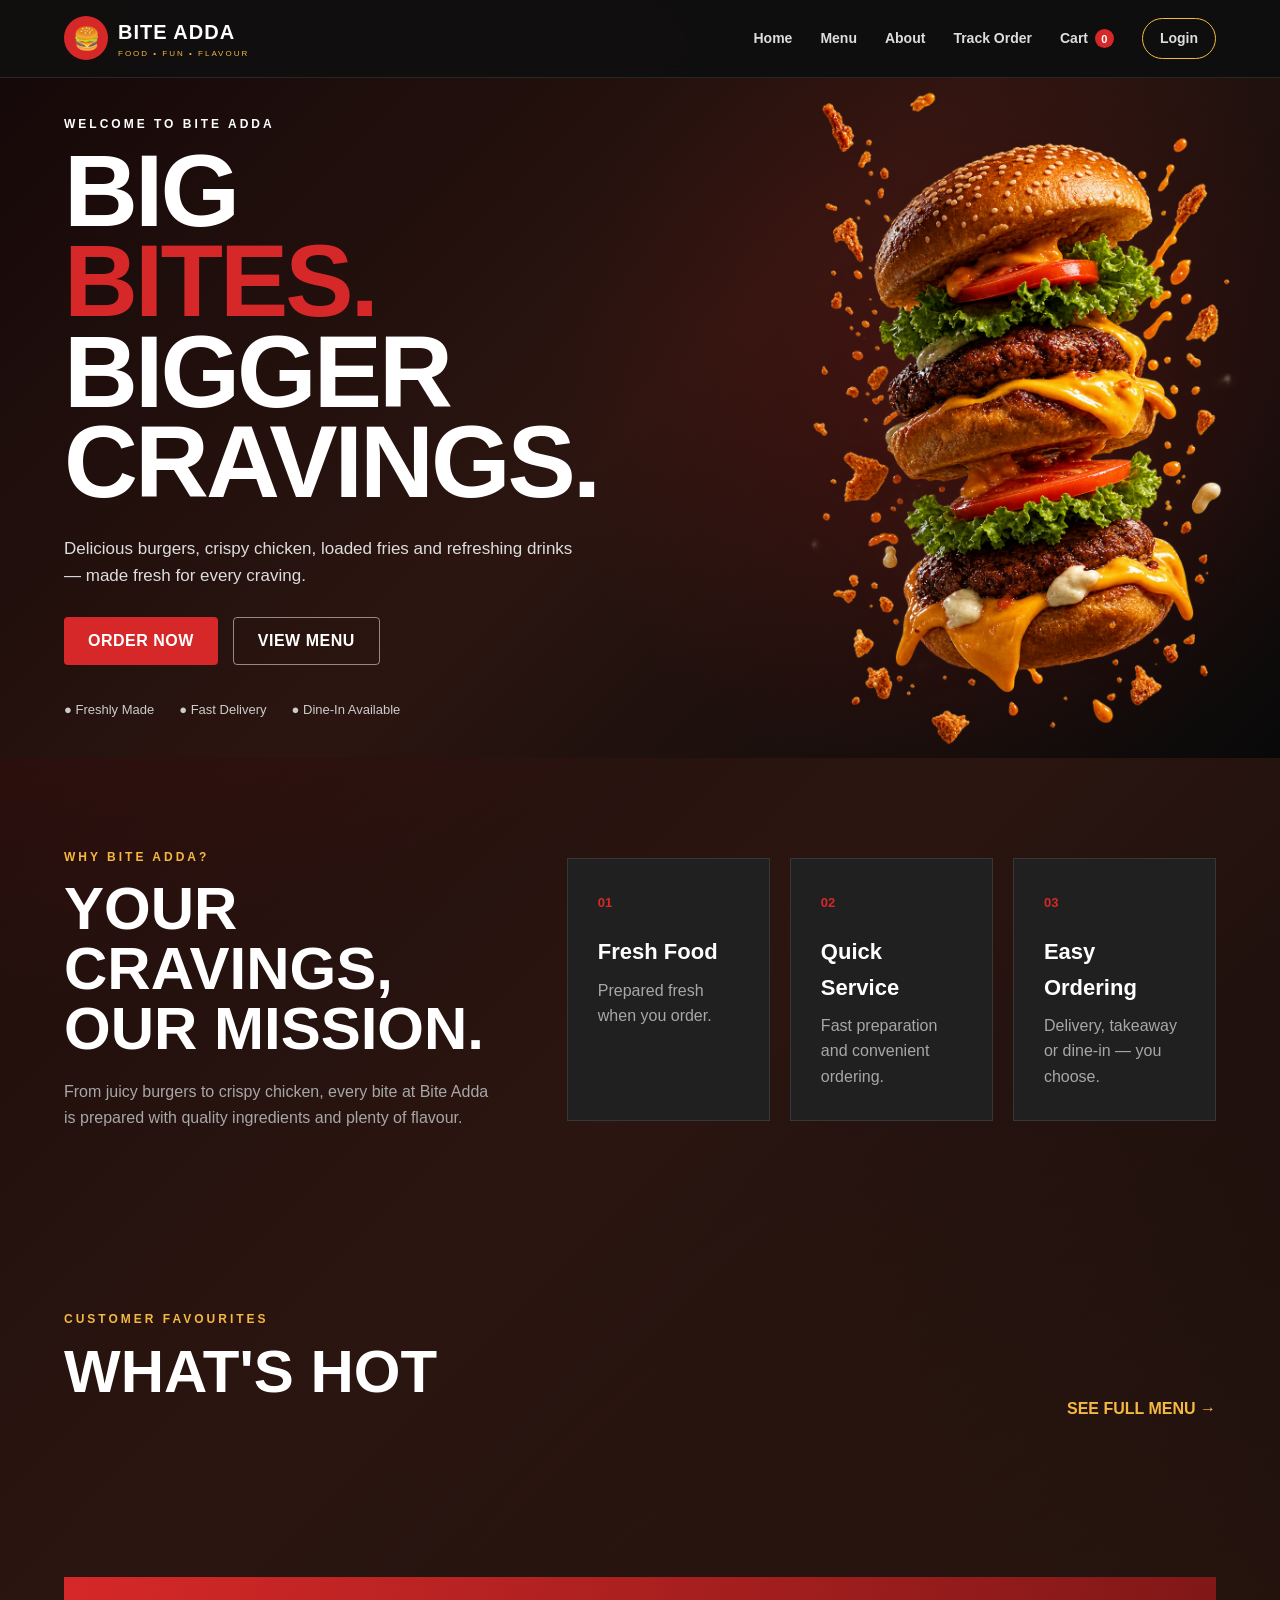
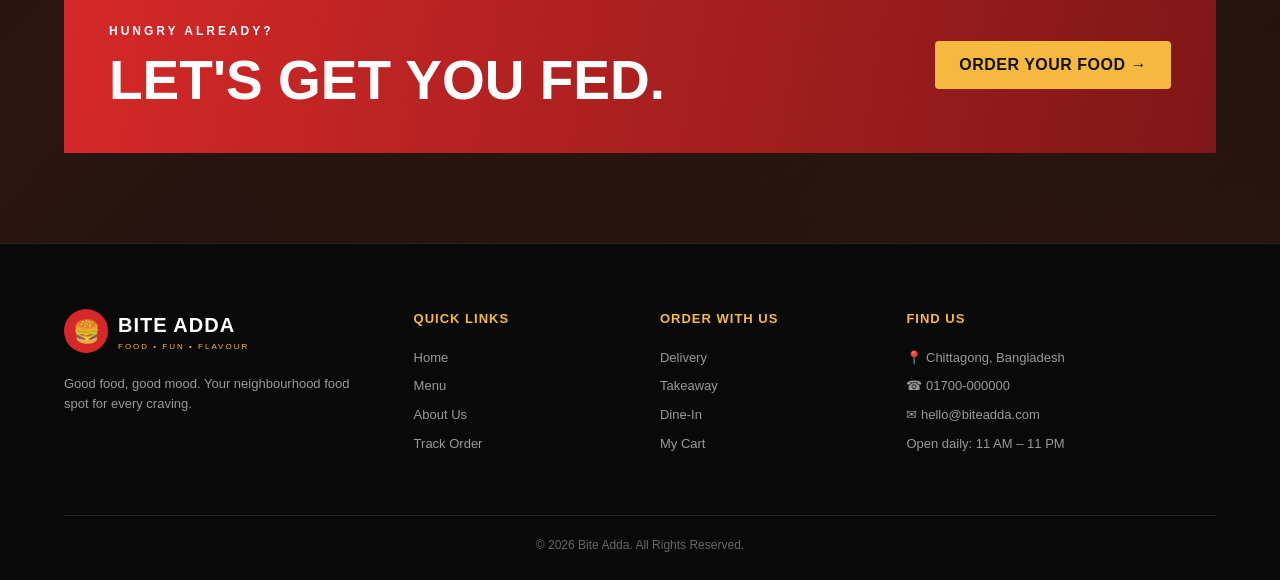
==== commit 7dd62a0b: "all files added" ====
--- a/index.html
+++ b/index.html
@@ -15,8 +15,6 @@
 
 <body data-page="home">
 
-    <!-- Header will load here -->
-    <!--<div id="header"></div>-->>
      <header class="site-header">
 
     <a href="index.html" class="brand">
@@ -81,62 +79,72 @@
 
     <main>
 
-        <section class="hero">
-
-            <div class="hero-overlay"></div>
-
-            <div class="hero-content">
-
-                <p class="eyebrow">
-                    WELCOME TO BITE ADDA
-                </p>
-
-                <h1>
-                    BIG<br>
-                    <span>BITES.</span><br>
-                    BIGGER<br>
-                    CRAVINGS.
-                </h1>
-
-                <p class="hero-copy">
-                    Delicious burgers, crispy chicken,
-                    loaded fries and refreshing drinks —
-                    made fresh for every craving.
-                </p>
-
-
-                <div class="hero-buttons">
-
-                    <a href="menu.html"
-                       class="btn btn-red">
-                        ORDER NOW
-                    </a>
-
-                    <a href="menu.html"
-                       class="btn btn-outline">
-                        VIEW MENU
-                    </a>
-
-                </div>
-
-                <div class="hero-burger">
-                    <img src="images/BurgerHome.jpg" alt="Delicious burger">
-                </div>
-
-
-                <div class="hero-features">
-
-                    <span>● Freshly Made</span>
-
-                    <span>● Fast Delivery</span>
-
-                    <span>● Dine-In Available</span>
-
-                </div>
-
-            </div>
-
-        </section>
+    <section class="hero">
+
+    <div class="hero-overlay"></div>
+
+
+    <!-- HERO TEXT -->
+
+    <div class="hero-content">
+
+        <p class="eyebrow">
+            WELCOME TO BITE ADDA
+        </p>
+
+        <h1>
+            BIG<br>
+            <span>BITES.</span><br>
+            BIGGER<br>
+            CRAVINGS.
+        </h1>
+
+        <p class="hero-copy">
+            Delicious burgers, crispy chicken,
+            loaded fries and refreshing drinks —
+            made fresh for every craving.
+        </p>
+
+
+        <div class="hero-buttons">
+
+            <a href="menu.html"
+               class="btn btn-red">
+                ORDER NOW
+            </a>
+
+            <a href="menu.html"
+               class="btn btn-outline">
+                VIEW MENU
+            </a>
+
+        </div>
+
+
+        <div class="hero-features">
+
+            <span>● Freshly Made</span>
+
+            <span>● Fast Delivery</span>
+
+            <span>● Dine-In Available</span>
+
+        </div>
+
+    </div>
+
+
+    <!-- HERO BURGER -->
+
+    <div class="hero-burger">
+
+        <img
+            src="images/BurgerHome.jpg"
+            alt="Delicious burger">
+
+    </div>
+
+</section>
 
 
         <!-- ==============================
--- a/css/style.css
+++ b/css/style.css
@@ -420,6 +420,8 @@
 }
 
 
+
+
 /* =====================================================
    HERO CONTENT
 ===================================================== */
@@ -1799,17 +1801,31 @@
     align-items: center;
 
 }
+.about-image {
+    display: flex;
+    align-items: center;
+    justify-content: center;
+
+    width: 100%;
+    height: auto;
+
+    overflow: visible;
+}
 
 
 .about-image img {
+    display: block;
 
     width: 100%;
-
-    height: 500px;
-
-    object-fit: cover;
-
-}
+    height: auto;
+
+    max-width: 100%;
+    max-height: 600px;
+
+    object-fit: contain;
+}
+
+
 
 
 .about-content p {
@@ -2847,4 +2863,114 @@
 .order-history-footer .btn-red:hover {
     background: #333;
     border-color: #333;
-}+}
+
+/* =====================================================
+   MOBILE HERO - FINAL OVERRIDE
+===================================================== */
+
+@media screen and (max-width: 768px) {
+
+    /* HERO */
+
+    section.hero {
+        display: flex !important;
+        flex-direction: column !important;
+        align-items: stretch !important;
+
+        position: relative !important;
+
+        width: 100% !important;
+        height: auto !important;
+        min-height: auto !important;
+
+        padding: 45px 20px 50px !important;
+
+        overflow: hidden !important;
+    }
+
+
+    /* HERO TEXT */
+
+    section.hero .hero-content {
+        position: relative !important;
+
+        width: 100% !important;
+        max-width: 100% !important;
+
+        left: auto !important;
+        right: auto !important;
+        top: auto !important;
+        bottom: auto !important;
+
+        transform: none !important;
+
+        z-index: 5 !important;
+
+        order: 1 !important;
+    }
+
+
+    /* HERO BURGER CONTAINER */
+
+    section.hero .hero-burger {
+        position: relative !important;
+
+        width: 100% !important;
+        max-width: 280px !important;
+
+        height: 280px !important;
+
+        margin: 25px auto 0 !important;
+
+        left: auto !important;
+        right: auto !important;
+        top: auto !important;
+        bottom: auto !important;
+
+        transform: none !important;
+
+        z-index: 2 !important;
+
+        order: 2 !important;
+    }
+
+
+    /* BURGER IMAGE */
+
+    section.hero .hero-burger img {
+        position: relative !important;
+
+        display: block !important;
+
+        width: 100% !important;
+
+        height: 280px !important;
+
+        max-width: 100% !important;
+        max-height: 280px !important;
+
+        object-fit: contain !important;
+
+        left: auto !important;
+        right: auto !important;
+        top: auto !important;
+        bottom: auto !important;
+
+        transform: none !important;
+    }
+
+
+    /* BUTTONS */
+
+    section.hero .hero-buttons {
+        position: relative !important;
+
+        z-index: 6 !important;
+
+        width: 100% !important;
+    }
+
+}
+
+
